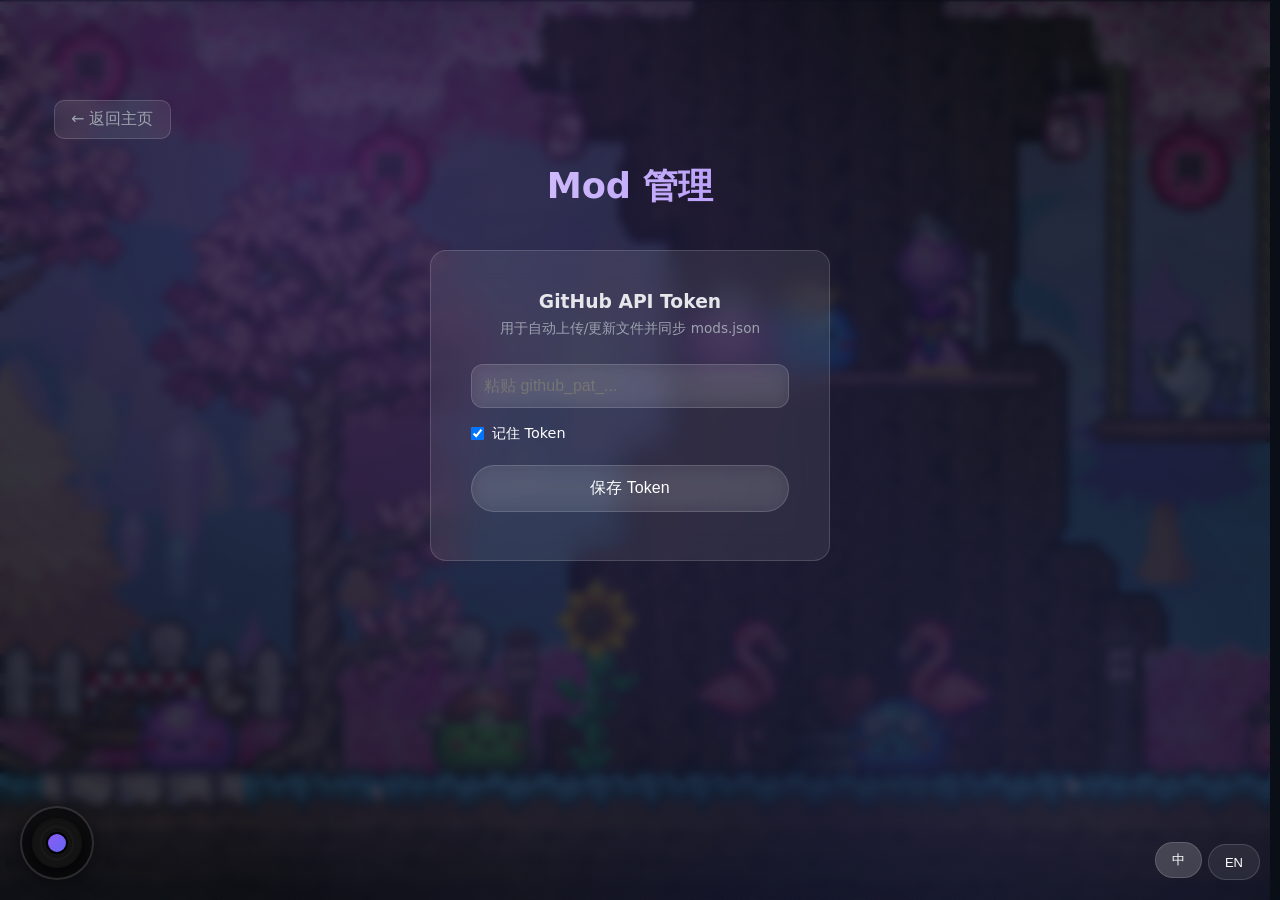
==== admin.html @ 0f5cae0b "修复后台Bug11" ====
<!DOCTYPE html>
<html lang="zh-CN">
<head>
  <meta charset="UTF-8">
  <meta name="viewport" content="width=device-width, initial-scale=1.0">
  <title>管理后台</title>
  <link rel="stylesheet" href="style.css">
</head>
<body data-page="admin">
<div class="bg-gif"></div><div class="bg-overlay"></div><div class="bg-glow"></div>
<div class="music-panel" onclick="toggleMusic()"><div class="vinyl" id="vinyl"></div></div>
<div class="lang-switch"><button onclick="setLang('zh')" class="lang-btn active">中</button><button onclick="setLang('en')" class="lang-btn">EN</button></div>
<audio id="bgm" loop preload="auto"><source src="assets/bgm.mp3" type="audio/mpeg"></audio>

<main class="page-container">
  <a href="index.html" class="back-btn">← 返回主页</a>
  <h2 class="page-title" data-i18n="admin_t">Mod 管理</h2>

  <div id="token-config" class="auth-box" style="margin-bottom:20px;">
    <h3>GitHub API Token</h3>
    <p class="hint">用于自动上传/更新文件并同步 mods.json</p>
    <input type="password" id="gh-token" class="glass-input" placeholder="粘贴 github_pat_...">
    <label style="display:flex;align-items:center;margin:10px 0;color:#fff;font-size:0.9rem;cursor:pointer;" onclick="preventLabelJump(event)">
      <input type="checkbox" id="remember-token" checked style="margin-right:8px;width:auto;"> 记住 Token
    </label>
    <button class="glass-btn full" onclick="saveToken()">保存 Token</button>
    <p id="token-status" style="margin-top:8px;font-size:0.8rem;color:#4ade80;"></p>
  </div>

  <div id="auth-wrap" class="auth-box" style="display:none;">
    <h2 data-i18n="login_t">管理员登录</h2>
    <p class="hint" data-i18n="hint">默认密码: admin123</p>
    <input type="password" id="admin-pass" class="glass-input" placeholder="输入密码">
    <label style="display:flex;align-items:center;margin:10px 0;color:#fff;font-size:0.9rem;cursor:pointer;" onclick="preventLabelJump(event)">
      <input type="checkbox" id="remember-pass" checked style="margin-right:8px;width:auto;"> 记住密码
    </label>
    <button class="glass-btn full" onclick="doLogin()" data-i18n="login_b">登录</button>
    <button class="text-btn" onclick="location.href='index.html'" data-i18n="cancel">取消</button>
  </div>

  <div id="admin-panel" style="display:none;">
    <div class="admin-tabs">
      <button class="tab active" onclick="switchTab('upload')" id="tab-btn-upload">📤 上传新 Mod</button>
      <button class="tab" onclick="switchTab('update')" id="tab-btn-update">🔄 更新已有 Mod</button>
      <button class="tab" onclick="switchTab('list')">📋 管理列表</button>
      <button class="tab" onclick="doLogout()" style="margin-left:auto;background:var(--dan);">退出</button>
    </div>

    <div id="tab-upload" class="tab-panel active">
      <form id="mod-form" onsubmit="handleFormSubmit(event)" class="glass-card">
        <div class="fg"><label data-i18n="name">Mod名称</label><input id="f-name" class="glass-input" required></div>
        <div class="fg"><label data-i18n="cat">游戏分类</label><select id="f-cat" class="glass-select" required><option value="terraria">泰拉瑞亚</option><option value="stardew">星露谷物语</option><option value="minecraft">我的世界</option></select></div>
        <div class="fg"><label data-i18n="ver">版本号</label><input id="f-ver" class="glass-input" placeholder="1.0.0" required></div>
        <div class="fg"><label data-i18n="icon">图标</label><label class="glass-file-btn"><span id="lbl-icon">选择文件</span><input type="file" id="f-icon" accept="image/*" onchange="previewFile(this,'lbl-icon')"></label></div>
        <div class="fg"><label data-i18n="mod_file">Mod文件</label><label class="glass-file-btn"><span id="lbl-mod">选择文件</span><input type="file" id="f-mod" onchange="previewFile(this,'lbl-mod')"></label></div>
        <div class="fg"><label data-i18n="source_file">源代码</label><label class="glass-file-btn"><span id="lbl-src">选择文件</span><input type="file" id="f-src" onchange="previewFile(this,'lbl-src')"></label></div>
        <div class="fg full">
          <label data-i18n="desc">描述</label><textarea id="f-desc" class="glass-input" rows="4" required></textarea>
        </div>
        <div class="fg full">
          <label><span data-i18n="screenshots">预览图</span> (最多8个，支持图片/GIF/视频)</label>
          <label class="glass-file-btn"><span id="lbl-screenshots">选择文件</span><input type="file" id="f-screenshots" accept="image/*,video/*" multiple onchange="previewScreenshots(this)"></label>
          <div id="screenshot-preview" class="screenshot-preview"></div>
        </div>
        <div class="fg full">
          <label><span data-i18n="tags">标签</span></label>
          <p style="font-size:0.8rem;color:var(--mute);margin-bottom:8px;" data-i18n="preset_tags">预制标签</p>
          <div id="preset-tags" class="tag-selector"></div>
          <div class="manual-tag-input">
            <input type="text" id="manual-tag" placeholder="输入自定义标签..." onkeypress="if(event.key==='Enter'){event.preventDefault();addManualTag();}">
            <button type="button" onclick="addManualTag()" data-i18n="add_tag">添加</button>
          </div>
          <div id="selected-tags" class="selected-tags"></div>
        </div>
        <button type="submit" id="submit-btn" class="glass-btn full">🚀 <span data-i18n="submit_upload">提交上传</span></button>
      </form>
    </div>

    <div id="tab-update" class="tab-panel">
      <div class="fg" style="margin-bottom:20px;">
        <label>选择要更新的 Mod</label>
        <label for="update-select"></label><select id="update-select" class="glass-select" onchange="loadModForUpdate(this.value)"><option value="">-- 请选择 --</option></select>
      </div>
      <form id="update-form" onsubmit="handleFormSubmit(event)" class="glass-card" style="opacity:0.6;pointer-events:none;">
        <input type="hidden" id="edit-id">
        <div class="fg"><label>Mod名称</label><label for="u-name"></label><input id="u-name" class="glass-input" required></div>
        <div class="fg"><label>游戏分类</label><label for="u-cat"></label><select id="u-cat" class="glass-select" required><option value="terraria">泰拉瑞亚</option><option value="stardew">星露谷物语</option><option value="minecraft">我的世界</option></select></div>
        <div class="fg"><label>新版本号</label><label for="u-ver"></label><input id="u-ver" class="glass-input" placeholder="2.0.0" required></div>
        <div class="fg"><label>替换图标 (留空保留)</label><label class="glass-file-btn"><span id="u-lbl-icon">不替换</span><input type="file" id="u-icon" accept="image/*" onchange="previewFile(this,'u-lbl-icon')"></label></div>
        <div class="fg"><label>替换Mod文件 (留空保留)</label><label class="glass-file-btn"><span id="u-lbl-mod">不替换</span><input type="file" id="u-mod" onchange="previewFile(this,'u-lbl-mod')"></label></div>
        <div class="fg"><label>替换源代码 (留空保留)</label><label class="glass-file-btn"><span id="u-lbl-src">不替换</span><input type="file" id="u-src" onchange="previewFile(this,'u-lbl-src')"></label></div>
        <div class="fg full"><label>更新描述</label><label for="u-desc"></label><textarea id="u-desc" class="glass-input" rows="4" required></textarea></div>
        <button type="submit" id="update-btn" class="glass-btn full" disabled>提交更新</button>
      </form>
    </div>

    <div id="tab-list" class="tab-panel"><div id="mod-list" class="list-wrap"></div></div>
  </div>
</main>
<script src="app.js"></script>
</body>
</html>
---- style.css ----
:root {
  --glass: rgba(255,255,255,0.08); --border: rgba(255,255,255,0.15); --hover: rgba(255,255,255,0.18);
  --txt: #e5e7eb; --mute: #9ca3af; --pri: #8b5cf6; --dan: #ef4444; --rad: 16px;
}
* { margin:0; padding:0; box-sizing:border-box; }
html, body { overflow-y:scroll; scrollbar-gutter:stable; scrollbar-width:thin; scrollbar-color:rgba(255,255,255,0.25) transparent; }
body { font-family: system-ui,-apple-system,sans-serif; background:#0a0e17; color:var(--txt); min-height:100vh; }

.bg-gif { position:fixed;inset:0;background:url('assets/background.gif') center/cover no-repeat;background-color:#1a1f3d;z-index:-3;opacity:0.5; }
.bg-overlay { position:fixed;inset:0;background:rgba(10,14,23,0.65);z-index:-2;backdrop-filter:blur(5px); }
.bg-glow { position:fixed;inset:0;background:radial-gradient(circle at 25% 20%,rgba(139,92,246,0.2),transparent 60%),radial-gradient(circle at 75% 80%,rgba(99,102,241,0.15),transparent 60%);z-index:-1;pointer-events:none; }

/* 左下角唱片 */
.music-panel { position:fixed;bottom:20px;left:20px;cursor:pointer;pointer-events:auto;z-index:50;background:rgba(0,0,0,0.5);border:2px solid var(--border);border-radius:50%;padding:10px;backdrop-filter:blur(8px);box-shadow:0 4px 16px rgba(0,0,0,0.4);transition:transform 0.2s; }
.music-panel:hover { transform:scale(1.1); border-color:var(--pri); }
.vinyl { width:50px;height:50px;background:radial-gradient(circle,#111 14%,#1a1a1a 15%,#111 28%,#151515 29%,#111 42%,#1a1a1a 43%,#111 56%,#151515 57%,#111 70%,#1a1a1a 71%,#111 84%,#151515 85%,#111);border-radius:50%;position:relative;box-shadow:0 4px 12px rgba(0,0,0,0.6); }
.vinyl::after { content:'';position:absolute;top:50%;left:50%;transform:translate(-50%,-50%);width:18px;height:18px;background:linear-gradient(135deg,#8b5cf6,#6366f1);border-radius:50%;border:2px solid #000; }
.vinyl.spin { animation:spin 3s linear infinite; }
@keyframes spin { to { transform:rotate(360deg); } }

/* 右下角语言 */
.lang-switch { position:fixed;bottom:20px;right:20px;display:flex;gap:6px;pointer-events:auto;z-index:50; }
.lang-btn { background:var(--glass);border:1px solid var(--border);color:#fff;padding:8px 16px;border-radius:20px;cursor:pointer;backdrop-filter:blur(8px);font-size:13px;transition:0.2s; }
.lang-btn:hover, .lang-btn.active { background:var(--hover);transform:translateY(-2px); }

/* 主页 */
.home-container { display:flex;flex-direction:column;align-items:center;justify-content:center;min-height:100vh;padding:100px 24px 120px;text-align:center; }
.hero-title { font-size:clamp(3.5rem,10vw,6rem);margin-bottom:24px;background:linear-gradient(135deg,#fff 0%,#c4b5fd 25%,#8b5cf6 50%,#6366f1 75%,#fff 100%);background-size:200% auto;-webkit-background-clip:text;-webkit-text-fill-color:transparent;animation:gradientFlow 5s ease infinite;font-weight:800;letter-spacing:1px; }
@keyframes gradientFlow { 0%{background-position:0% 50%;} 50%{background-position:100% 50%;} 100%{background-position:0% 50%;} }
.game-grid { display:flex;justify-content:center;gap:32px;flex-wrap:wrap;width:100%;margin:30px 0; }
.big-btn { display:flex;flex-direction:column;align-items:center;gap:16px;background:var(--glass);border:2px solid var(--border);backdrop-filter:blur(16px);color:#fff;padding:40px 48px;border-radius:24px;transition:0.3s;min-width:220px;font-size:1.4rem;font-weight:700;text-decoration:none;box-shadow:0 8px 30px rgba(0,0,0,0.3); }
.big-btn:hover { background:var(--hover);transform:translateY(-8px);border-color:var(--pri);box-shadow:0 16px 40px rgba(139,92,246,0.35); }
.game-icon { width:72px;height:72px;object-fit:contain;filter:drop-shadow(0 4px 8px rgba(0,0,0,0.4)); }

/* 游戏页 4列网格 */
.page-container { padding:100px 24px 120px;max-width:1200px;margin:0 auto; }
.page-title { font-size:2.2rem;margin-bottom:32px;text-align:center;background:linear-gradient(90deg,#fff,var(--pri));-webkit-background-clip:text;-webkit-text-fill-color:transparent; }
.mod-grid { display:grid;grid-template-columns:repeat(4,1fr);gap:24px;margin-top:20px;width:100%; }
@media (max-width:1024px) { .mod-grid { grid-template-columns: repeat(3, 1fr); } }
@media (max-width:768px) { .mod-grid { grid-template-columns: repeat(2, 1fr); } }
@media (max-width:480px) { .mod-grid { grid-template-columns: 1fr; } }

/* Mod 卡片布局 */
.mod-card { background:var(--glass);border:1px solid var(--border);backdrop-filter:blur(12px);border-radius:18px;padding:20px;display:flex;flex-direction:column;align-items:center;text-align:center;transition:0.3s;height:100%; }
.mod-card:hover { transform:translateY(-6px);background:var(--hover);box-shadow:0 8px 24px rgba(0,0,0,0.3); }
.mod-card img.mod-img { width:110px;height:110px;object-fit:cover;border-radius:14px;margin-bottom:14px;box-shadow:0 4px 12px rgba(0,0,0,0.3);background:#1a1a1a; }
.mod-card .mod-header { display:flex;align-items:center;gap:10px;margin-bottom:10px;justify-content:center;flex-wrap:wrap; }
.mod-card .mod-name { font-size:1.15rem;font-weight:700;margin:0;color:#f8fafc; }
.mod-card .mod-ver { background:rgba(139,92,246,0.2);color:#a78bfa;padding:3px 12px;border-radius:20px;font-size:0.8rem;font-weight:600;border:1px solid rgba(139,92,246,0.3); }
.mod-card .mod-desc { font-size:0.9rem;opacity:0.85;line-height:1.6;margin:10px 0;flex-grow:1;color:#cbd5e1;max-width:100%;word-break:break-word; }
.mod-card .mod-actions { display:flex;gap:12px;margin-top:auto;padding-top:14px;width:100%;justify-content:center; }
.mod-card .mod-actions .glass-btn { background:rgba(139,92,246,0.15);border:1px solid rgba(139,92,246,0.3);color:#a78bfa;padding:8px 18px;border-radius:20px;font-size:0.85rem;text-decoration:none;font-weight:600;transition:0.2s; }
.mod-card .mod-actions .glass-btn:hover { background:rgba(139,92,246,0.3);transform:translateY(-2px); }

/* 通用组件 */
.back-btn { display:inline-block;background:var(--glass);border:1px solid var(--border);color:var(--mute);padding:8px 16px;border-radius:10px;margin-bottom:24px;backdrop-filter:blur(8px);transition:0.2s;text-decoration:none; }
.back-btn:hover { color:#fff;background:var(--hover); }
.glass-btn { background:var(--glass);border:1px solid var(--border);backdrop-filter:blur(10px);color:#fff;padding:12px 28px;border-radius:30px;cursor:pointer;font-size:1rem;transition:0.2s;text-decoration:none;display:inline-block; }
.glass-btn:hover { background:var(--hover);transform:translateY(-2px); }
.glass-btn.full { width:100%;margin-top:12px;text-align:center; }
.text-btn { background:none;border:none;color:var(--mute);margin-top:12px;cursor:pointer;font-size:1rem; }
.text-btn:hover { color:#fff; }

/* 表单 & 后台 */
.auth-box { background:var(--glass);border:1px solid var(--border);backdrop-filter:blur(14px);border-radius:var(--rad);padding:40px;max-width:400px;margin:40px auto 0;text-align:center; }
.auth-box h2 { margin-bottom:16px; }
.hint { color:var(--mute);font-size:0.85rem;margin:8px 0 20px; }
.glass-input { width:100%;padding:12px;margin:6px 0;background:var(--glass);border:1px solid var(--border);border-radius:12px;color:#fff;font-size:1rem;backdrop-filter:blur(8px);transition:0.2s; }
.glass-input:focus { outline:none;border-color:var(--pri);background:var(--hover); }
textarea.glass-input { resize:vertical; }
.glass-select { width:100%;padding:12px;margin:6px 0;background:var(--glass);border:1px solid var(--border);border-radius:12px;color:#fff;font-size:1rem;backdrop-filter:blur(8px);appearance:none;cursor:pointer;transition:0.2s; background-image: url("image/svg+xml;charset=UTF-8,%3csvg xmlns='http://www.w3.org/2000/svg' viewBox='0 0 24 24' fill='none' stroke='%23e5e7eb' stroke-width='2' stroke-linecap='round' stroke-linejoin='round'%3e%3cpolyline points='6 9 12 15 18 9'%3e%3c/polyline%3e%3c/svg%3e"); background-repeat:no-repeat; background-position:right 12px center; background-size:16px; }
.glass-select:focus { outline:none;border-color:var(--pri); }
.glass-select option { background:#1a1e29;color:#fff; }
.glass-file-btn { display:block;width:100%;padding:12px;margin:6px 0;background:var(--glass);border:1px dashed var(--border);border-radius:12px;color:#fff;font-size:0.95rem;text-align:center;cursor:pointer;backdrop-filter:blur(8px);transition:0.2s; }
.glass-file-btn:hover { background:var(--hover);border-color:var(--pri); }
.glass-file-btn input { display:none; }

.admin-tabs { display:flex;gap:12px;margin:24px 0 20px;flex-wrap:wrap; }
.tab { background:var(--glass);border:1px solid var(--border);color:#fff;padding:10px 22px;border-radius:10px;cursor:pointer;backdrop-filter:blur(8px);transition:0.2s; }
.tab.active { background:var(--pri);border-color:var(--pri); }
.tab-panel { display:none; }
.tab-panel.active { display:block; }
.glass-card { background:var(--glass);border:1px solid var(--border);backdrop-filter:blur(14px);border-radius:var(--rad);padding:24px;display:grid;grid-template-columns:1fr 1fr;gap:16px;margin-bottom:30px; }
.fg.full { grid-column:1/-1; }
.fg label { display:block;margin-bottom:6px;font-weight:500;font-size:0.9rem; }
.list-wrap { display:flex;flex-direction:column;gap:12px; }
.m-item { display:flex;align-items:center;gap:16px;padding:14px;background:rgba(255,255,255,0.04);border-radius:14px; }
.m-item img { width:48px;height:48px;border-radius:10px; }
.m-info { flex:1; }
.del-btn { background:var(--dan);color:#fff;border:none;padding:6px 12px;border-radius:6px;cursor:pointer; }
.del-btn:hover { background:#dc2626; }

/* 标签样式 */
.mod-tags { display:flex;flex-wrap:wrap;gap:6px;justify-content:center;margin:8px 0; }
.mod-tag { background:rgba(139,92,246,0.2);color:#a78bfa;padding:2px 10px;border-radius:12px;font-size:0.75rem;font-weight:500;border:1px solid rgba(139,92,246,0.3); }

/* 详情页模态框 */
.modal-overlay { position:fixed;inset:0;background:rgba(0,0,0,0.8);backdrop-filter:blur(8px);z-index:1000;display:flex;align-items:center;justify-content:center;padding:20px; }
.modal-content { background:rgba(20,24,40,0.95);border:1px solid var(--border);border-radius:20px;max-width:800px;width:100%;max-height:90vh;overflow-y:auto;padding:30px;position:relative; }
.modal-close { position:absolute;top:15px;right:15px;background:var(--glass);border:1px solid var(--border);color:#fff;width:36px;height:36px;border-radius:50%;cursor:pointer;font-size:1.2rem;display:flex;align-items:center;justify-content:center;transition:0.2s; }
.modal-close:hover { background:var(--dan); }
.modal-title { font-size:1.8rem;margin-bottom:8px;text-align:center; }
.modal-version { text-align:center;margin-bottom:16px; }
.modal-tags { display:flex;flex-wrap:wrap;gap:8px;justify-content:center;margin-bottom:20px; }
.modal-tag { background:rgba(139,92,246,0.2);color:#a78bfa;padding:4px 14px;border-radius:16px;font-size:0.85rem;border:1px solid rgba(139,92,246,0.3); }
.modal-desc { background:rgba(255,255,255,0.05);padding:16px;border-radius:12px;margin-bottom:20px;line-height:1.8;font-size:0.95rem; }
.modal-screenshots-title { font-size:1.1rem;margin-bottom:12px;color:var(--pri); }
.screenshot-grid { display:grid;grid-template-columns:repeat(auto-fill,minmax(200px,1fr));gap:12px;margin-bottom:20px; }
.screenshot-item { width:100%;aspect-ratio:16/9;object-fit:cover;border-radius:10px;border:1px solid var(--border);cursor:pointer;transition:0.2s; }
.screenshot-item:hover { transform:scale(1.05);border-color:var(--pri); }
.screenshot-video { width:100%;aspect-ratio:16/9;border-radius:10px;border:1px solid var(--border); }
.modal-actions { display:flex;gap:12px;justify-content:center;padding-top:20px;border-top:1px solid var(--border); }
.modal-actions .glass-btn { padding:12px 32px;font-size:1rem; }

/* 截图上传预览 */
.screenshot-preview { display:flex;flex-wrap:wrap;gap:10px;margin-top:10px; }
.screenshot-thumb { width:80px;height:80px;object-fit:cover;border-radius:8px;border:1px solid var(--border); }
.screenshot-remove { position:absolute;top:2px;right:2px;background:var(--dan);color:#fff;width:20px;height:20px;border-radius:50%;border:none;cursor:pointer;font-size:0.7rem;display:flex;align-items:center;justify-content:center; }

/* 标签选择器 */
.tag-selector { display:flex;flex-wrap:wrap;gap:8px;margin:10px 0; }
.tag-option { background:var(--glass);border:1px solid var(--border);padding:6px 14px;border-radius:16px;cursor:pointer;font-size:0.85rem;transition:0.2s; }
.tag-option:hover { background:var(--hover); }
.tag-option.selected { background:var(--pri);border-color:var(--pri);color:#fff; }
.manual-tag-input { display:flex;gap:8px;margin-top:10px; }
.manual-tag-input input { flex:1;padding:8px 12px;background:var(--glass);border:1px solid var(--border);border-radius:8px;color:#fff;font-size:0.9rem; }
.manual-tag-input button { padding:8px 16px;background:var(--pri);border:none;border-radius:8px;color:#fff;cursor:pointer; }
.selected-tags { display:flex;flex-wrap:wrap;gap:6px;margin-top:10px; }
.selected-tag { background:rgba(139,92,246,0.3);color:#fff;padding:4px 12px;border-radius:12px;font-size:0.8rem;display:flex;align-items:center;gap:6px; }
.selected-tag button { background:none;border:none;color:#fff;cursor:pointer;font-size:1rem;padding:0 2px; }
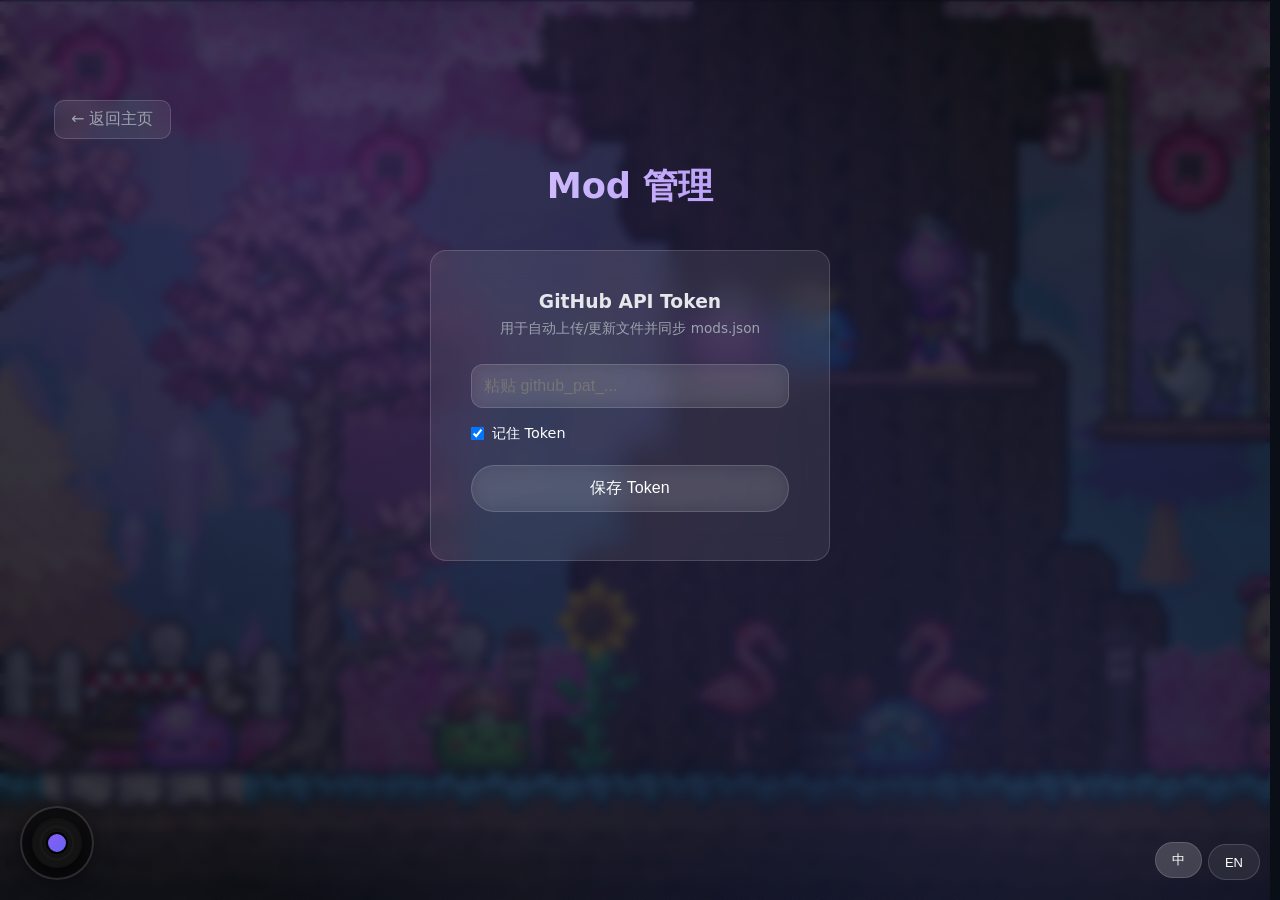
==== commit d8835c29: "修复细节问题" ====
--- a/admin.html
+++ b/admin.html
@@ -40,9 +40,9 @@
 
   <div id="admin-panel" style="display:none;">
     <div class="admin-tabs">
-      <button class="tab active" onclick="switchTab('upload')" id="tab-btn-upload">📤 上传新 Mod</button>
-      <button class="tab" onclick="switchTab('update')" id="tab-btn-update">🔄 更新已有 Mod</button>
-      <button class="tab" onclick="switchTab('list')">📋 管理列表</button>
+      <button class="tab active" onclick="switchTab('upload')" id="tab-btn-upload">上传新 Mod</button>
+      <button class="tab" onclick="switchTab('update')" id="tab-btn-update">更新已有 Mod</button>
+      <button class="tab" onclick="switchTab('list')">管理列表</button>
       <button class="tab" onclick="doLogout()" style="margin-left:auto;background:var(--dan);">退出</button>
     </div>
 
@@ -72,7 +72,7 @@
           </div>
           <div id="selected-tags" class="selected-tags"></div>
         </div>
-        <button type="submit" id="submit-btn" class="glass-btn full">🚀 <span data-i18n="submit_upload">提交上传</span></button>
+        <button type="submit" id="submit-btn" class="glass-btn full"><span data-i18n="submit_upload">提交上传</span></button>
       </form>
     </div>
 
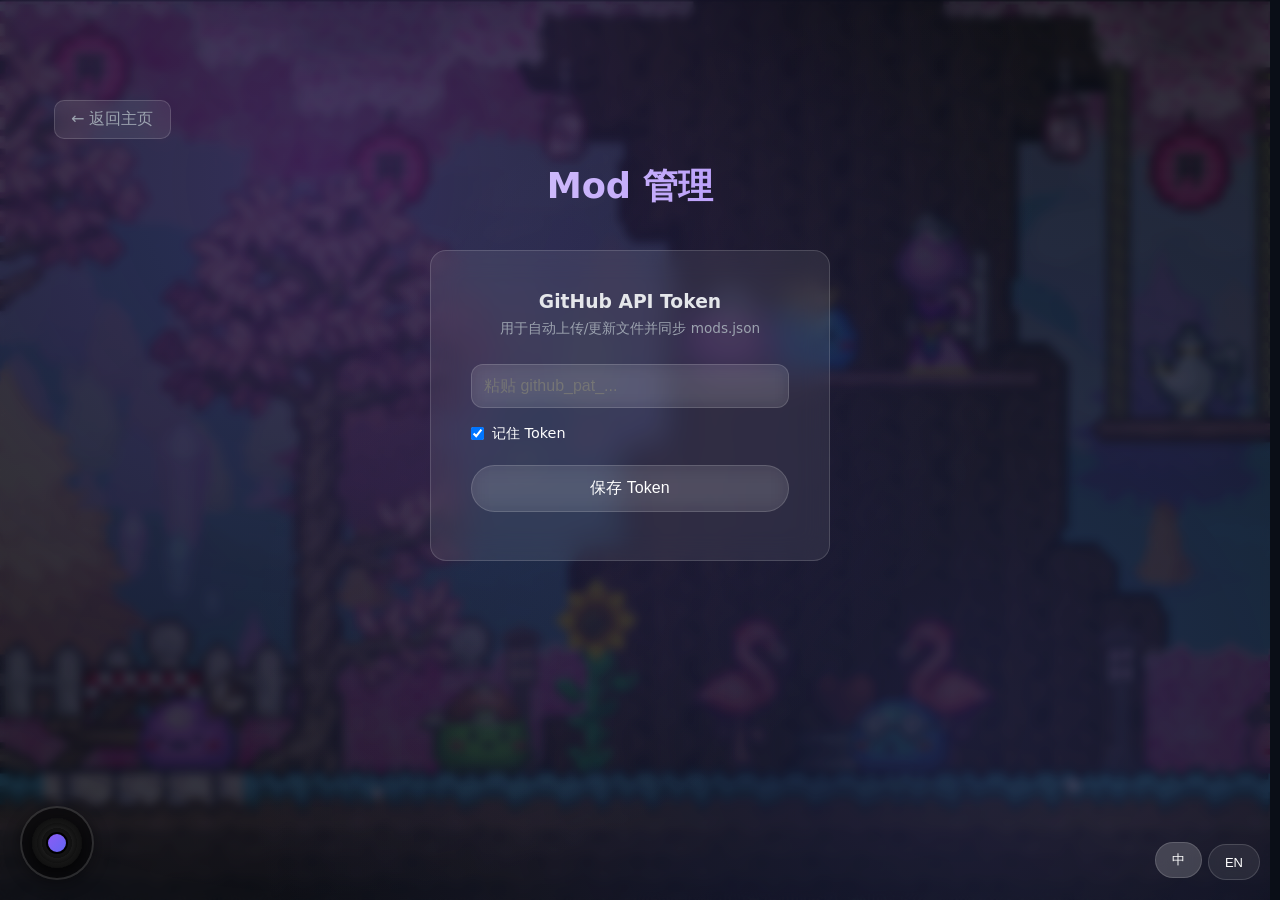
==== commit acdced1c: "更新更新逻辑" ====
--- a/admin.html
+++ b/admin.html
@@ -19,7 +19,7 @@
   <div id="token-config" class="auth-box" style="margin-bottom:20px;">
     <h3>GitHub API Token</h3>
     <p class="hint">用于自动上传/更新文件并同步 mods.json</p>
-    <input type="password" id="gh-token" class="glass-input" placeholder="粘贴 github_pat_...">
+    <label for="gh-token"></label><input type="password" id="gh-token" class="glass-input" placeholder="粘贴 github_pat_...">
     <label style="display:flex;align-items:center;margin:10px 0;color:#fff;font-size:0.9rem;cursor:pointer;" onclick="preventLabelJump(event)">
       <input type="checkbox" id="remember-token" checked style="margin-right:8px;width:auto;"> 记住 Token
     </label>
@@ -30,7 +30,7 @@
   <div id="auth-wrap" class="auth-box" style="display:none;">
     <h2 data-i18n="login_t">管理员登录</h2>
     <p class="hint" data-i18n="hint">默认密码: admin123</p>
-    <input type="password" id="admin-pass" class="glass-input" placeholder="输入密码">
+    <label for="admin-pass"></label><input type="password" id="admin-pass" class="glass-input" placeholder="输入密码">
     <label style="display:flex;align-items:center;margin:10px 0;color:#fff;font-size:0.9rem;cursor:pointer;" onclick="preventLabelJump(event)">
       <input type="checkbox" id="remember-pass" checked style="margin-right:8px;width:auto;"> 记住密码
     </label>
@@ -48,14 +48,14 @@
 
     <div id="tab-upload" class="tab-panel active">
       <form id="mod-form" onsubmit="handleFormSubmit(event)" class="glass-card">
-        <div class="fg"><label data-i18n="name">Mod名称</label><input id="f-name" class="glass-input" required></div>
-        <div class="fg"><label data-i18n="cat">游戏分类</label><select id="f-cat" class="glass-select" required><option value="terraria">泰拉瑞亚</option><option value="stardew">星露谷物语</option><option value="minecraft">我的世界</option></select></div>
-        <div class="fg"><label data-i18n="ver">版本号</label><input id="f-ver" class="glass-input" placeholder="1.0.0" required></div>
+        <div class="fg"><label data-i18n="name">Mod名称</label><label for="f-name"></label><input id="f-name" class="glass-input" required></div>
+        <div class="fg"><label data-i18n="cat">游戏分类</label><label for="f-cat"></label><select id="f-cat" class="glass-select" required><option value="terraria">泰拉瑞亚</option><option value="stardew">星露谷物语</option><option value="minecraft">我的世界</option></select></div>
+        <div class="fg"><label data-i18n="ver">版本号</label><label for="f-ver"></label><input id="f-ver" class="glass-input" placeholder="1.0.0" required></div>
         <div class="fg"><label data-i18n="icon">图标</label><label class="glass-file-btn"><span id="lbl-icon">选择文件</span><input type="file" id="f-icon" accept="image/*" onchange="previewFile(this,'lbl-icon')"></label></div>
         <div class="fg"><label data-i18n="mod_file">Mod文件</label><label class="glass-file-btn"><span id="lbl-mod">选择文件</span><input type="file" id="f-mod" onchange="previewFile(this,'lbl-mod')"></label></div>
         <div class="fg"><label data-i18n="source_file">源代码</label><label class="glass-file-btn"><span id="lbl-src">选择文件</span><input type="file" id="f-src" onchange="previewFile(this,'lbl-src')"></label></div>
         <div class="fg full">
-          <label data-i18n="desc">描述</label><textarea id="f-desc" class="glass-input" rows="4" required></textarea>
+          <label data-i18n="desc">描述</label><label for="f-desc"></label><textarea id="f-desc" class="glass-input" rows="4" required></textarea>
         </div>
         <div class="fg full">
           <label><span data-i18n="screenshots">预览图</span> (最多8个，支持图片/GIF/视频)</label>
@@ -67,7 +67,7 @@
           <p style="font-size:0.8rem;color:var(--mute);margin-bottom:8px;" data-i18n="preset_tags">预制标签</p>
           <div id="preset-tags" class="tag-selector"></div>
           <div class="manual-tag-input">
-            <input type="text" id="manual-tag" placeholder="输入自定义标签..." onkeypress="if(event.key==='Enter'){event.preventDefault();addManualTag();}">
+            <label for="manual-tag"></label><input type="text" id="manual-tag" placeholder="输入自定义标签..." onkeypress="if(event.key==='Enter'){event.preventDefault();addManualTag();}">
             <button type="button" onclick="addManualTag()" data-i18n="add_tag">添加</button>
           </div>
           <div id="selected-tags" class="selected-tags"></div>
--- a/style.css
+++ b/style.css
@@ -31,6 +31,12 @@
 .big-btn { display:flex;flex-direction:column;align-items:center;gap:16px;background:var(--glass);border:2px solid var(--border);backdrop-filter:blur(16px);color:#fff;padding:40px 48px;border-radius:24px;transition:0.3s;min-width:220px;font-size:1.4rem;font-weight:700;text-decoration:none;box-shadow:0 8px 30px rgba(0,0,0,0.3); }
 .big-btn:hover { background:var(--hover);transform:translateY(-8px);border-color:var(--pri);box-shadow:0 16px 40px rgba(139,92,246,0.35); }
 .game-icon { width:72px;height:72px;object-fit:contain;filter:drop-shadow(0 4px 8px rgba(0,0,0,0.4)); }
+
+/* 联系方式 */
+.contact-section { position:fixed;bottom:20px;left:50%;transform:translateX(-50%);z-index:50; }
+.github-link { display:inline-flex;align-items:center;gap:10px;background:var(--glass);border:1px solid var(--border);backdrop-filter:blur(10px);color:#fff;padding:12px 24px;border-radius:30px;text-decoration:none;font-size:1rem;transition:0.3s; }
+.github-link:hover { background:var(--hover);transform:translateY(-3px);border-color:#fff;box-shadow:0 8px 20px rgba(255,255,255,0.15); }
+.github-icon { width:24px;height:24px; }
 
 /* 游戏页 4列网格 */
 .page-container { padding:100px 24px 120px;max-width:1200px;margin:0 auto; }
@@ -108,7 +114,6 @@
 .screenshot-grid { display:grid;grid-template-columns:repeat(auto-fill,minmax(200px,1fr));gap:12px;margin-bottom:20px; }
 .screenshot-item { width:100%;aspect-ratio:16/9;object-fit:cover;border-radius:10px;border:1px solid var(--border);cursor:pointer;transition:0.2s; }
 .screenshot-item:hover { transform:scale(1.05);border-color:var(--pri); }
-.screenshot-video { width:100%;aspect-ratio:16/9;border-radius:10px;border:1px solid var(--border); }
 .modal-actions { display:flex;gap:12px;justify-content:center;padding-top:20px;border-top:1px solid var(--border); }
 .modal-actions .glass-btn { padding:12px 32px;font-size:1rem; }
 
@@ -127,4 +132,10 @@
 .manual-tag-input button { padding:8px 16px;background:var(--pri);border:none;border-radius:8px;color:#fff;cursor:pointer; }
 .selected-tags { display:flex;flex-wrap:wrap;gap:6px;margin-top:10px; }
 .selected-tag { background:rgba(139,92,246,0.3);color:#fff;padding:4px 12px;border-radius:12px;font-size:0.8rem;display:flex;align-items:center;gap:6px; }
-.selected-tag button { background:none;border:none;color:#fff;cursor:pointer;font-size:1rem;padding:0 2px; }+.selected-tag button { background:none;border:none;color:#fff;cursor:pointer;font-size:1rem;padding:0 2px; }
+
+/* 灯箱放大 */
+.lightbox-overlay { position:fixed;inset:0;background:rgba(0,0,0,0.95);backdrop-filter:blur(10px);z-index:2000;display:flex;align-items:center;justify-content:center;padding:20px; }
+.lightbox-content { max-width:90vw;max-height:90vh;object-fit:contain;border-radius:8px;box-shadow:0 8px 32px rgba(0,0,0,0.6); }
+.lightbox-close { position:absolute;top:20px;right:20px;background:var(--glass);border:1px solid var(--border);color:#fff;width:44px;height:44px;border-radius:50%;cursor:pointer;font-size:1.5rem;display:flex;align-items:center;justify-content:center;transition:0.2s;z-index:2001; }
+.lightbox-close:hover { background:var(--dan);transform:scale(1.1); }
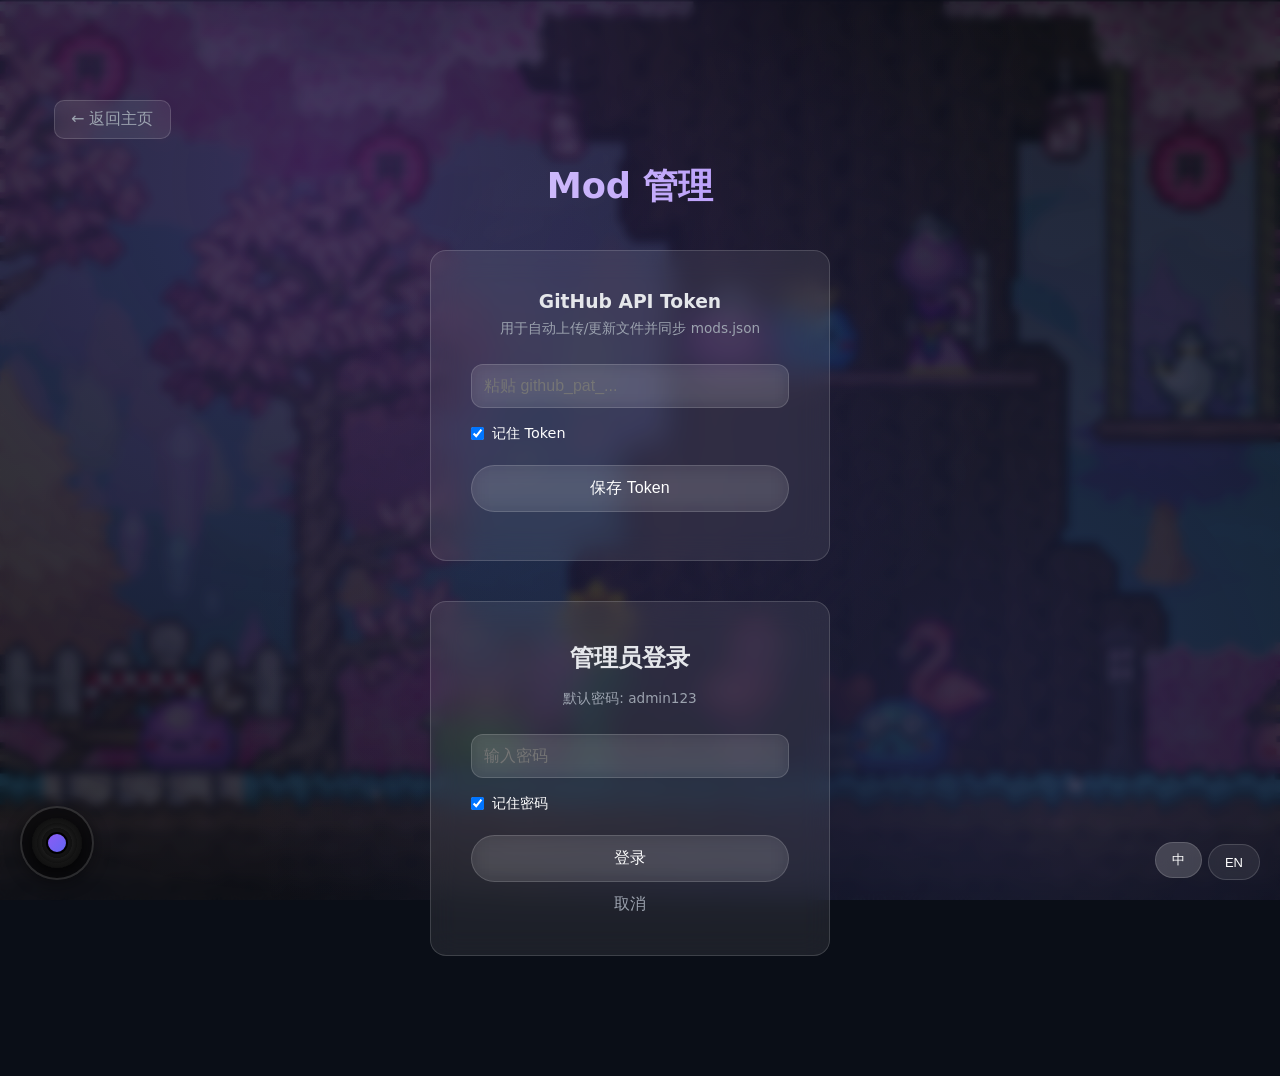
==== commit c32c9d6a: "修复显示bug15" ====
--- a/admin.html
+++ b/admin.html
@@ -4,6 +4,7 @@
   <meta charset="UTF-8">
   <meta name="viewport" content="width=device-width, initial-scale=1.0">
   <title>管理后台</title>
+  <link rel="icon" type="image/png" href="assets/web-icon.png">
   <link rel="stylesheet" href="style.css">
 </head>
 <body data-page="admin">
@@ -43,7 +44,8 @@
       <button class="tab active" onclick="switchTab('upload')" id="tab-btn-upload">上传新 Mod</button>
       <button class="tab" onclick="switchTab('update')" id="tab-btn-update">更新已有 Mod</button>
       <button class="tab" onclick="switchTab('list')">管理列表</button>
-      <button class="tab" onclick="doLogout()" style="margin-left:auto;background:var(--dan);">退出</button>
+      <button class="tab" onclick="logoutToken()" style="margin-left:auto;background:rgba(255,159,67,0.2);" data-i18n="logout_token">退出Token</button>
+      <button class="tab" onclick="doLogout()" style="background:var(--dan);" data-i18n="logout">退出登录</button>
     </div>
 
     <div id="tab-upload" class="tab-panel active">
--- a/style.css
+++ b/style.css
@@ -25,11 +25,12 @@
 
 /* 主页 */
 .home-container { display:flex;flex-direction:column;align-items:center;justify-content:center;min-height:100vh;padding:100px 24px 120px;text-align:center; }
-.hero-title { font-size:clamp(3.5rem,10vw,6rem);margin-bottom:24px;background:linear-gradient(135deg,#fff 0%,#c4b5fd 25%,#8b5cf6 50%,#6366f1 75%,#fff 100%);background-size:200% auto;-webkit-background-clip:text;-webkit-text-fill-color:transparent;animation:gradientFlow 5s ease infinite;font-weight:800;letter-spacing:1px; }
+.hero-title { font-size:clamp(3.5rem,10vw,6rem);margin-bottom:24px;background:linear-gradient(135deg,#fff 0%,#c4b5fd 25%,#8b5cf6 50%,#6366f1 75%,#fff 100%);background-size:200% auto;-webkit-background-clip:text;-webkit-text-fill-color:transparent;animation:gradientFlow 5s ease infinite;font-weight:800;letter-spacing:1px;transform-style: preserve-3d;will-change: transform; }
 @keyframes gradientFlow { 0%{background-position:0% 50%;} 50%{background-position:100% 50%;} 100%{background-position:0% 50%;} }
 .game-grid { display:flex;justify-content:center;gap:32px;flex-wrap:wrap;width:100%;margin:30px 0; }
-.big-btn { display:flex;flex-direction:column;align-items:center;gap:16px;background:var(--glass);border:2px solid var(--border);backdrop-filter:blur(16px);color:#fff;padding:40px 48px;border-radius:24px;transition:0.3s;min-width:220px;font-size:1.4rem;font-weight:700;text-decoration:none;box-shadow:0 8px 30px rgba(0,0,0,0.3); }
-.big-btn:hover { background:var(--hover);transform:translateY(-8px);border-color:var(--pri);box-shadow:0 16px 40px rgba(139,92,246,0.35); }
+.big-btn { display:flex;flex-direction:column;align-items:center;gap:16px;background:var(--glass);border:1px solid var(--border);backdrop-filter:blur(16px);color:#fff;padding:40px 48px;border-radius:24px;transition:transform 0.15s ease-out, box-shadow 0.3s;min-width:220px;font-size:1.4rem;font-weight:700;text-decoration:none;box-shadow:0 8px 30px rgba(0,0,0,0.3);transform-style:preserve-3d;will-change:transform;position:relative;animation:neonBreath 4s ease-in-out infinite; }
+@keyframes neonBreath { 0%,100%{box-shadow:0 8px 30px rgba(0,0,0,0.3), 0 0 20px rgba(139,92,246,0.15), 0 0 40px rgba(139,92,246,0.08);} 50%{box-shadow:0 8px 30px rgba(0,0,0,0.3), 0 0 30px rgba(139,92,246,0.3), 0 0 60px rgba(139,92,246,0.15);} }
+.big-btn:hover { background:var(--hover);border-color:var(--pri);box-shadow:0 20px 60px rgba(139,92,246,0.4), 0 0 40px rgba(139,92,246,0.35), 0 0 80px rgba(139,92,246,0.2); }
 .game-icon { width:72px;height:72px;object-fit:contain;filter:drop-shadow(0 4px 8px rgba(0,0,0,0.4)); }
 
 /* 联系方式 */
@@ -41,6 +42,70 @@
 /* 游戏页 4列网格 */
 .page-container { padding:100px 24px 120px;max-width:1200px;margin:0 auto; }
 .page-title { font-size:2.2rem;margin-bottom:32px;text-align:center;background:linear-gradient(90deg,#fff,var(--pri));-webkit-background-clip:text;-webkit-text-fill-color:transparent; }
+
+/* 🔍 搜索栏样式 */
+.search-bar {
+  max-width:600px;
+  margin:0 auto 30px;
+  position:relative;
+}
+.search-input {
+  width:100%;
+  padding:14px 20px 14px 50px;
+  background:var(--glass);
+  border:1px solid var(--border);
+  border-radius:30px;
+  color:#fff;
+  font-size:1rem;
+  backdrop-filter:blur(10px);
+  transition:0.3s;
+}
+.search-input:focus {
+  outline:none;
+  border-color:var(--pri);
+  background:var(--hover);
+  box-shadow:0 0 20px rgba(139,92,246,0.2);
+}
+.search-input::placeholder {
+  color:var(--mute);
+}
+.search-icon {
+  position:absolute;
+  left:18px;
+  top:50%;
+  transform:translateY(-50%);
+  width:20px;
+  height:20px;
+  opacity:0.5;
+  pointer-events:none;
+}
+.search-clear {
+  position:absolute;
+  right:15px;
+  top:50%;
+  transform:translateY(-50%);
+  background:none;
+  border:none;
+  color:var(--mute);
+  cursor:pointer;
+  font-size:1.2rem;
+  padding:5px 10px;
+  display:none;
+  transition:0.2s;
+}
+.search-clear:hover {
+  color:#fff;
+}
+.search-clear.visible {
+  display:block;
+}
+.search-results-info {
+  text-align:center;
+  margin-top:15px;
+  color:var(--mute);
+  font-size:0.9rem;
+  min-height:20px;
+}
 .mod-grid { display:grid;grid-template-columns:repeat(4,1fr);gap:24px;margin-top:20px;width:100%; }
 @media (max-width:1024px) { .mod-grid { grid-template-columns: repeat(3, 1fr); } }
 @media (max-width:768px) { .mod-grid { grid-template-columns: repeat(2, 1fr); } }
@@ -53,7 +118,7 @@
 .mod-card .mod-header { display:flex;align-items:center;gap:10px;margin-bottom:10px;justify-content:center;flex-wrap:wrap; }
 .mod-card .mod-name { font-size:1.15rem;font-weight:700;margin:0;color:#f8fafc; }
 .mod-card .mod-ver { background:rgba(139,92,246,0.2);color:#a78bfa;padding:3px 12px;border-radius:20px;font-size:0.8rem;font-weight:600;border:1px solid rgba(139,92,246,0.3); }
-.mod-card .mod-desc { font-size:0.9rem;opacity:0.85;line-height:1.6;margin:10px 0;flex-grow:1;color:#cbd5e1;max-width:100%;word-break:break-word; }
+.mod-card .mod-desc { font-size:0.9rem;opacity:0.85;line-height:1.6;margin:10px 0;flex-grow:1;color:#cbd5e1;max-width:100%;word-break:break-word;display:-webkit-box;-webkit-line-clamp:2;-webkit-box-orient:vertical;overflow:hidden;text-overflow:ellipsis; }
 .mod-card .mod-actions { display:flex;gap:12px;margin-top:auto;padding-top:14px;width:100%;justify-content:center; }
 .mod-card .mod-actions .glass-btn { background:rgba(139,92,246,0.15);border:1px solid rgba(139,92,246,0.3);color:#a78bfa;padding:8px 18px;border-radius:20px;font-size:0.85rem;text-decoration:none;font-weight:600;transition:0.2s; }
 .mod-card .mod-actions .glass-btn:hover { background:rgba(139,92,246,0.3);transform:translateY(-2px); }
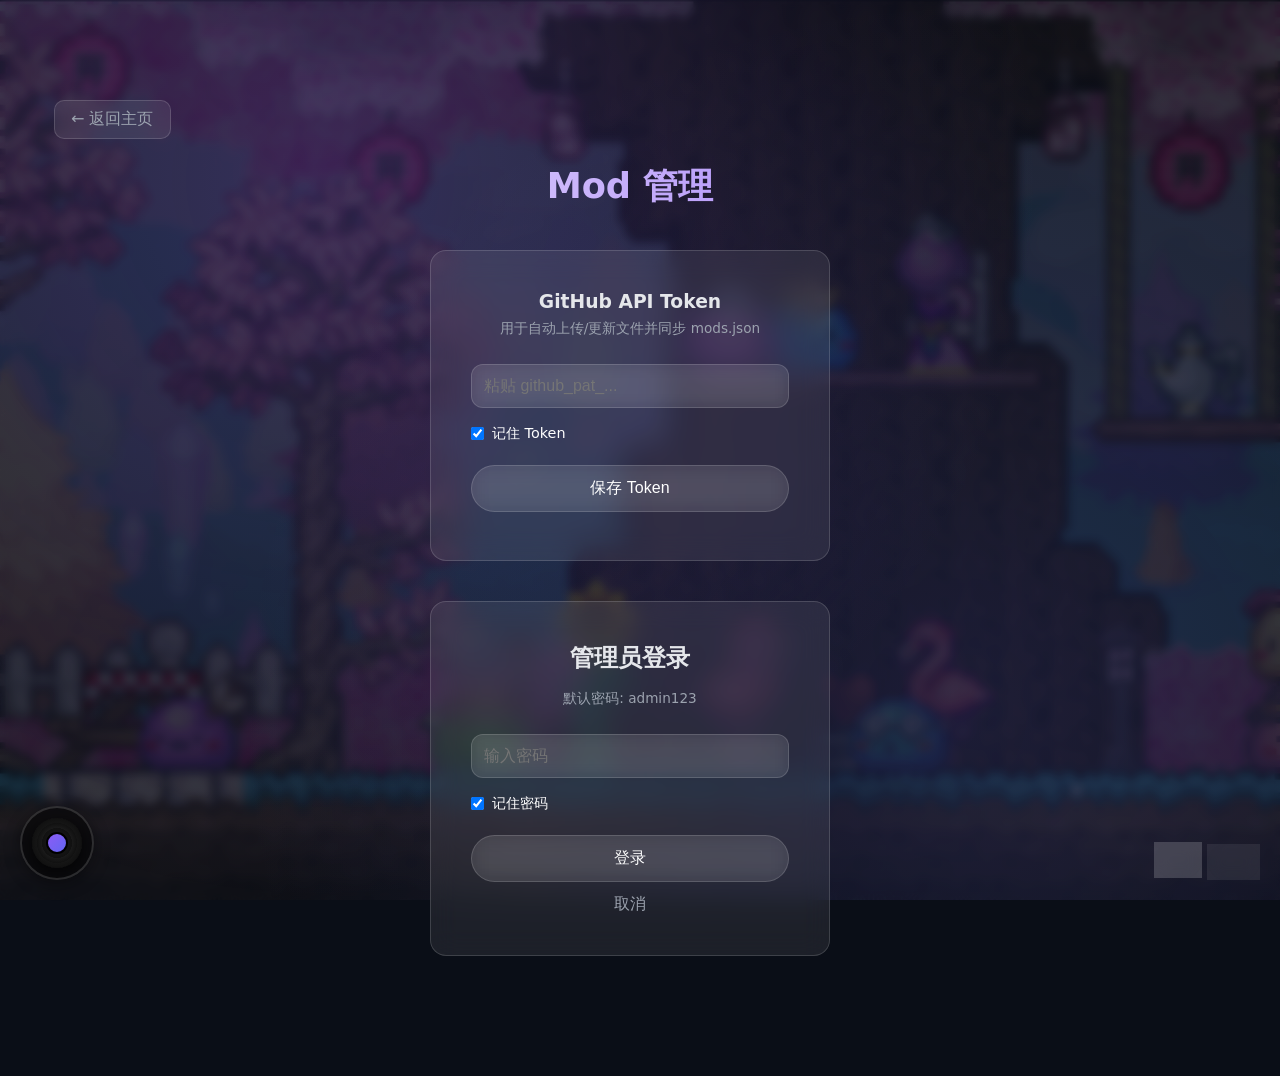
==== commit f0aae992: "修复显示bug16" ====
--- a/admin.html
+++ b/admin.html
@@ -99,6 +99,6 @@
     <div id="tab-list" class="tab-panel"><div id="mod-list" class="list-wrap"></div></div>
   </div>
 </main>
-<script src="app.js"></script>
+<script src="app.js?v=2"></script>
 </body>
 </html>
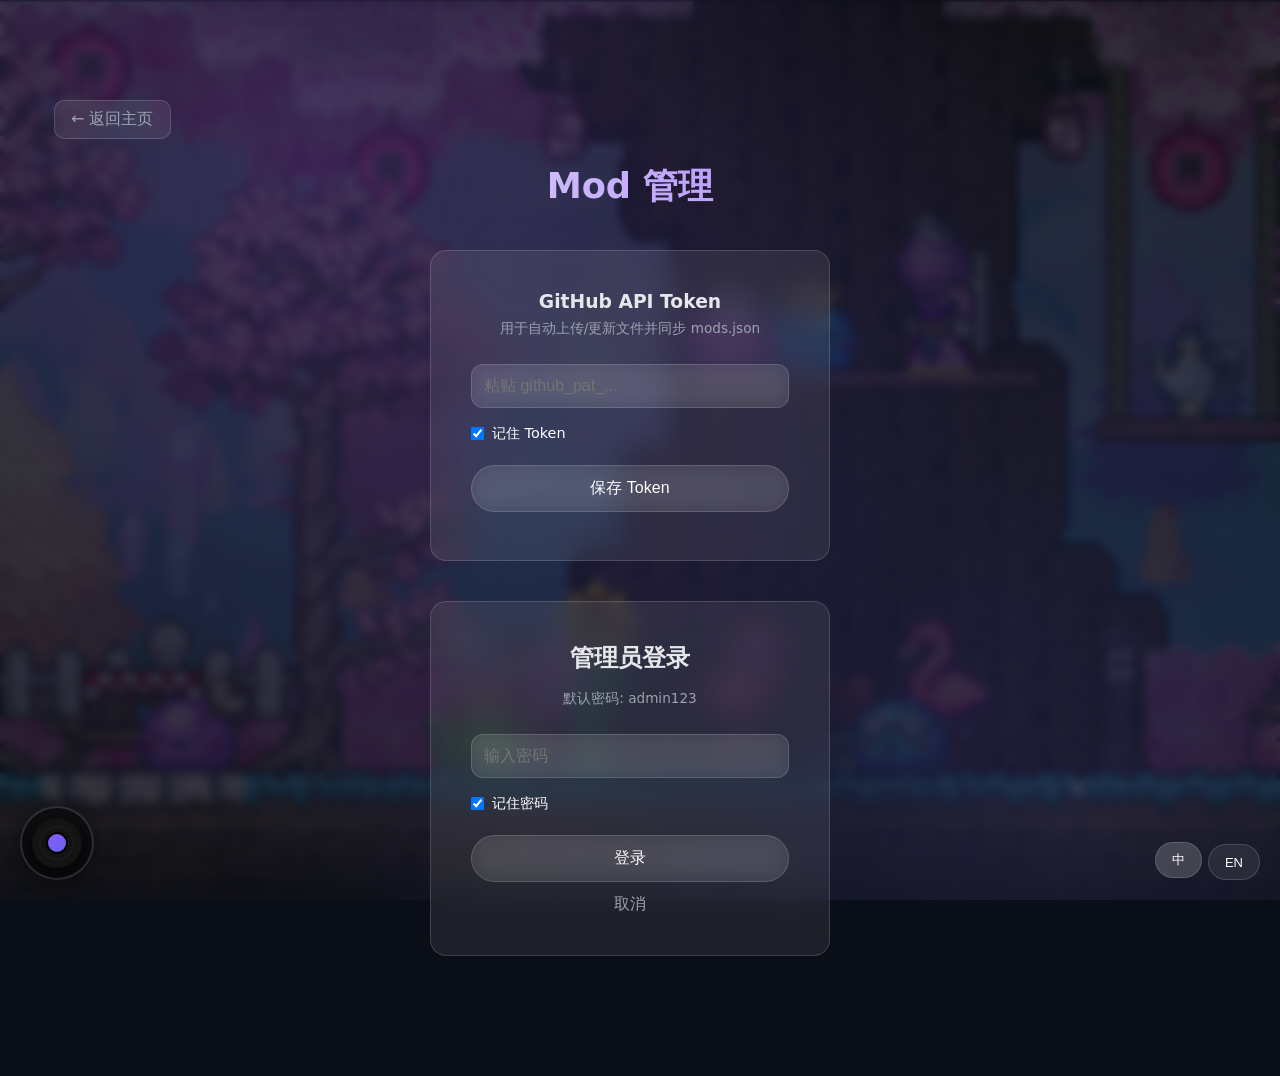
==== commit 99999070: "修复显示bug17" ====
--- a/admin.html
+++ b/admin.html
@@ -92,6 +92,16 @@
         <div class="fg"><label>替换Mod文件 (留空保留)</label><label class="glass-file-btn"><span id="u-lbl-mod">不替换</span><input type="file" id="u-mod" onchange="previewFile(this,'u-lbl-mod')"></label></div>
         <div class="fg"><label>替换源代码 (留空保留)</label><label class="glass-file-btn"><span id="u-lbl-src">不替换</span><input type="file" id="u-src" onchange="previewFile(this,'u-lbl-src')"></label></div>
         <div class="fg full"><label>更新描述</label><label for="u-desc"></label><textarea id="u-desc" class="glass-input" rows="4" required></textarea></div>
+        <div class="fg full">
+          <label><span data-i18n="tags">标签</span></label>
+          <p style="font-size:0.8rem;color:var(--mute);margin-bottom:8px;" data-i18n="preset_tags">预制标签</p>
+          <div id="update-preset-tags" class="tag-selector"></div>
+          <div class="manual-tag-input">
+            <label for="update-manual-tag"></label><input type="text" id="update-manual-tag" placeholder="输入自定义标签..." onkeypress="if(event.key==='Enter'){event.preventDefault();addUpdateManualTag();}">
+            <button type="button" onclick="addUpdateManualTag()" data-i18n="add_tag">添加</button>
+          </div>
+          <div id="update-selected-tags" class="selected-tags"></div>
+        </div>
         <button type="submit" id="update-btn" class="glass-btn full" disabled>提交更新</button>
       </form>
     </div>
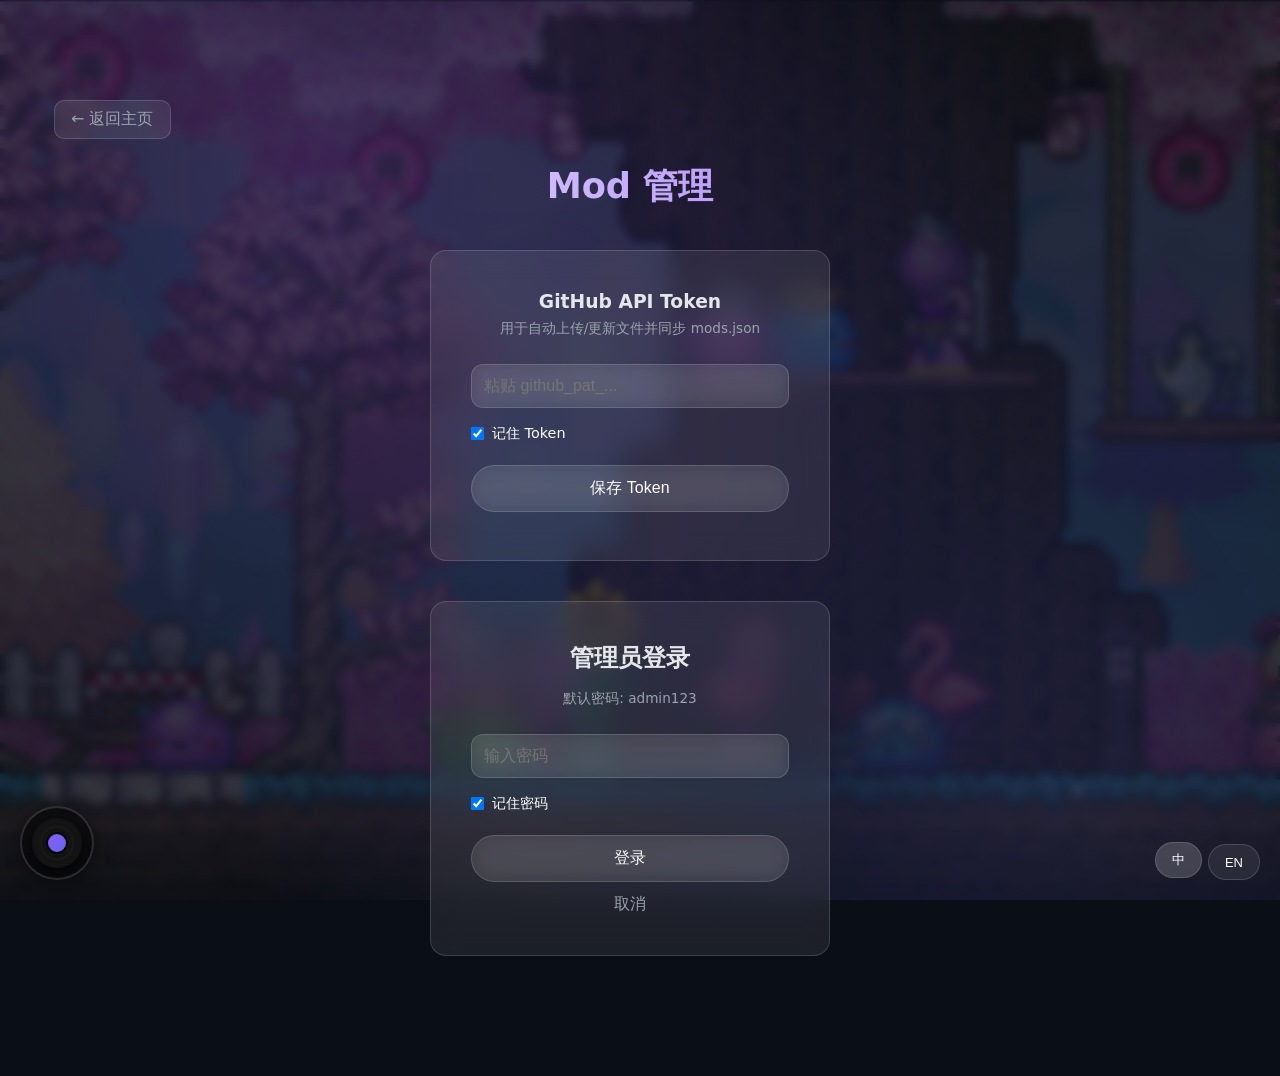
==== commit 341dd90d: "修复显示bug18" ====
--- a/admin.html
+++ b/admin.html
@@ -109,6 +109,6 @@
     <div id="tab-list" class="tab-panel"><div id="mod-list" class="list-wrap"></div></div>
   </div>
 </main>
-<script src="app.js?v=2"></script>
+<script src="app.js?v=3"></script>
 </body>
 </html>
